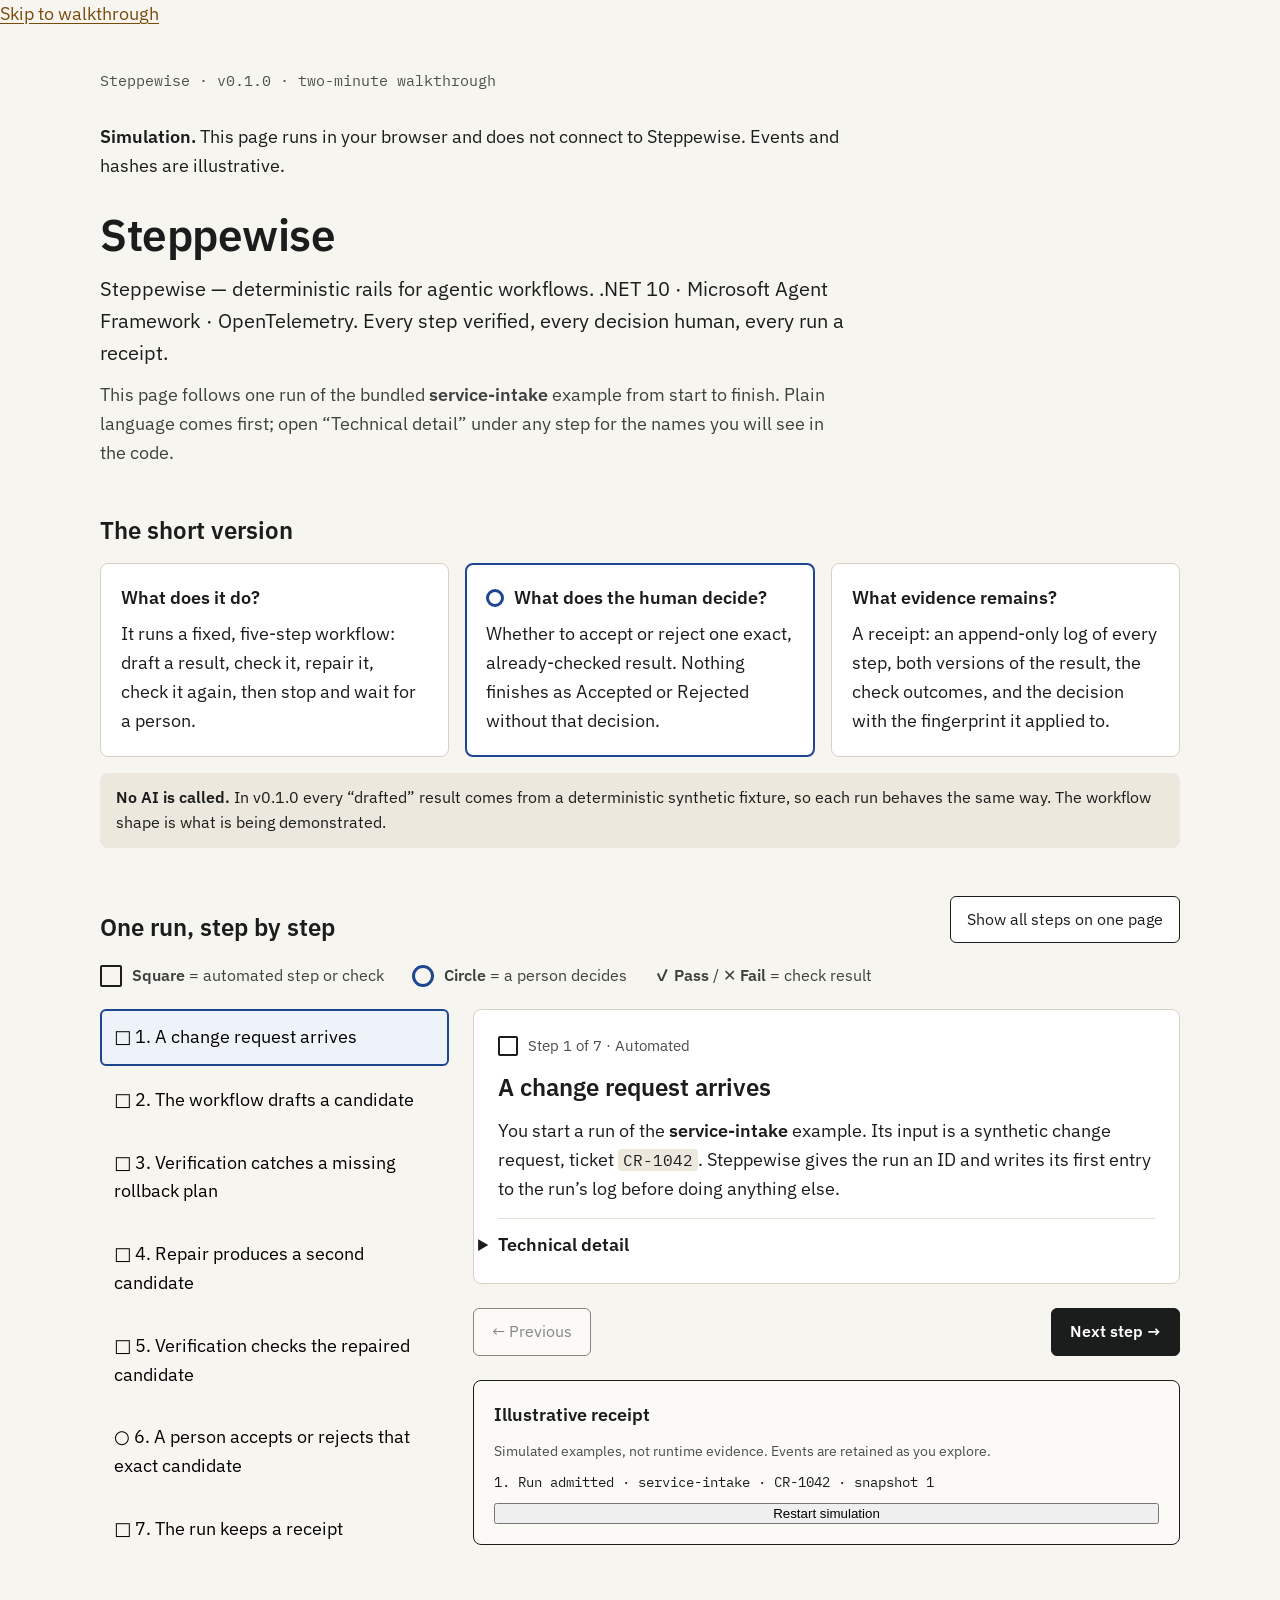
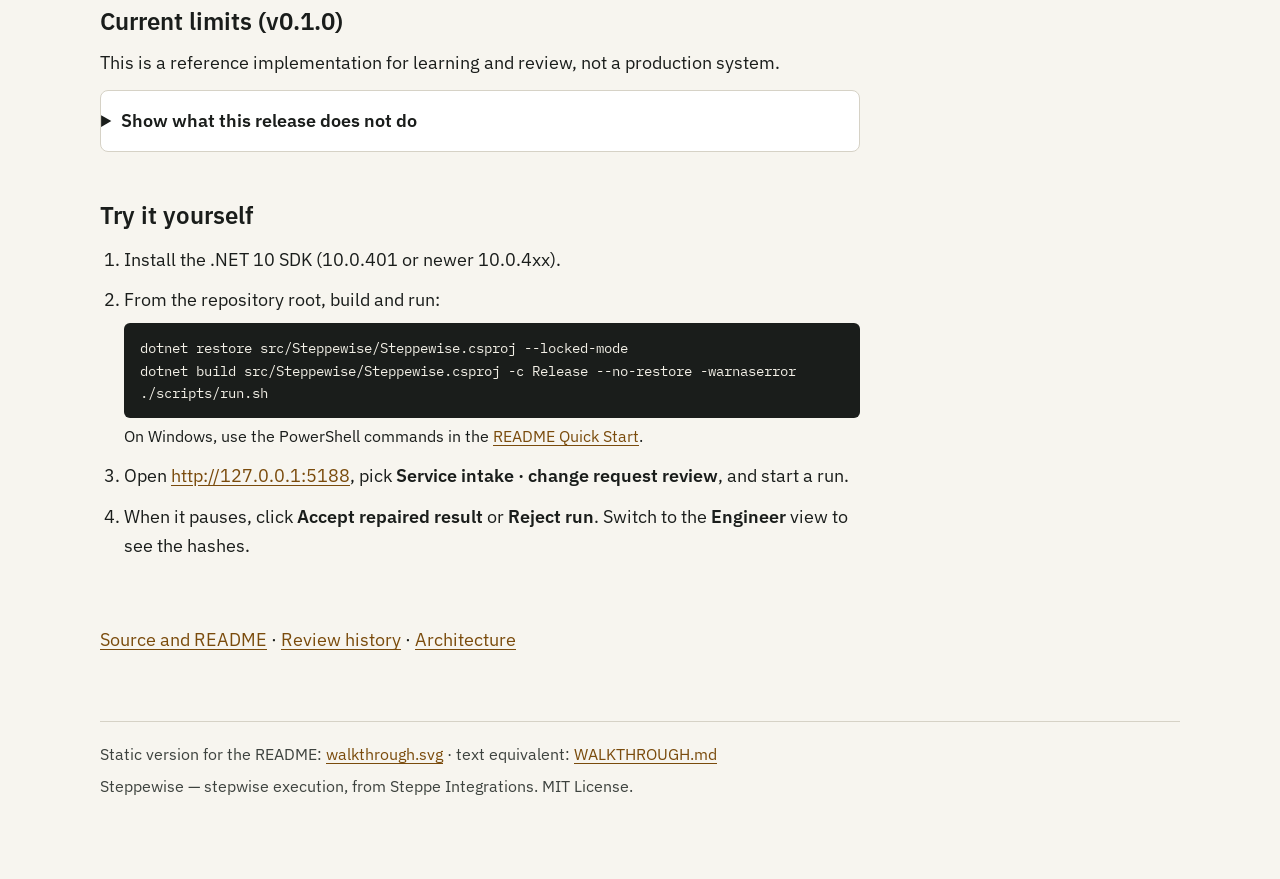
==== docs/site/index.html @ 53f123e9 "docs: publish accessible walkthrough on GitHub Pages" ====
<!doctype html><html lang="en"><head><meta charset="utf-8"><meta name="viewport" content="width=device-width,initial-scale=1"><title>Steppewise in two minutes</title><meta name="description" content="Explore a verified workflow, human decision, and durable receipt."><link rel="stylesheet" href="style.css"><script defer src="app.js"></script></head><body><a href="#walk-h">Skip to walkthrough</a><main><noscript><p>This is the complete text walkthrough. Interactive decisions require JavaScript.</p></noscript><div style="max-width:1080px;margin:0 auto;padding:40px 20px 80px;display:flex;flex-direction:column;gap:48px">

<header id="top" style="display:flex;flex-direction:column;gap:12px;max-width:760px">
  <p style="margin:0;font-family:'IBM Plex Mono',monospace;font-size:15px;color:#4a4f4b">Steppewise · v0.1.0 · two-minute walkthrough</p>
  <p><strong>Simulation.</strong> This page runs in your browser and does not connect to Steppewise. Events and hashes are illustrative.</p><h1 style="margin:0;font-size:clamp(32px,5vw,44px);line-height:1.15;font-weight:700;letter-spacing:-0.01em">Steppewise</h1>
  <p style="margin:0;font-size:20px;font-weight:500">Steppewise — deterministic rails for agentic workflows. .NET 10 · Microsoft Agent Framework · OpenTelemetry. Every step verified, every decision human, every run a receipt.</p>
  <p style="margin:0;color:#3d423e;text-wrap:pretty">This page follows one run of the bundled <strong>service-intake</strong> example from start to finish. Plain language comes first; open “Technical detail” under any step for the names you will see in the code.</p>
</header>

<section aria-labelledby="answers-h" style="display:flex;flex-direction:column;gap:16px">
  <h2 id="answers-h" style="margin:0;font-size:24px;line-height:1.3">The short version</h2>
  <div style="display:grid;grid-template-columns:repeat(auto-fit,minmax(min(100%,280px),1fr));gap:16px">
    <div style="background:#fff;border:1px solid #d6d2c6;border-radius:8px;padding:20px;display:flex;flex-direction:column;gap:8px">
      <h3 style="margin:0;font-size:18px">What does it do?</h3>
      <p style="margin:0;text-wrap:pretty">It runs a fixed, five-step workflow: draft a result, check it, repair it, check it again, then stop and wait for a person.</p>
    </div>
    <div style="background:#fff;border:2px solid #1f4690;border-radius:8px;padding:19px;display:flex;flex-direction:column;gap:8px">
      <h3 style="margin:0;font-size:18px;display:flex;gap:10px;align-items:center"><span aria-hidden="true" style="width:18px;height:18px;border-radius:50%;border:3px solid #1f4690;box-sizing:border-box;flex:none"></span>What does the human decide?</h3>
      <p style="margin:0;text-wrap:pretty">Whether to accept or reject one exact, already-checked result. Nothing finishes as Accepted or Rejected without that decision.</p>
    </div>
    <div style="background:#fff;border:1px solid #d6d2c6;border-radius:8px;padding:20px;display:flex;flex-direction:column;gap:8px">
      <h3 style="margin:0;font-size:18px">What evidence remains?</h3>
      <p style="margin:0;text-wrap:pretty">A receipt: an append-only log of every step, both versions of the result, the check outcomes, and the decision with the fingerprint it applied to.</p>
    </div>
  </div>
  <p style="margin:0;padding:12px 16px;background:#ece8dd;border-radius:8px;font-size:16px;text-wrap:pretty"><strong>No AI is called.</strong> In v0.1.0 every “drafted” result comes from a deterministic synthetic fixture, so each run behaves the same way. The workflow shape is what is being demonstrated.</p>
</section>

<section aria-labelledby="walk-h" style="display:flex;flex-direction:column;gap:20px">
  <div style="display:flex;flex-wrap:wrap;justify-content:space-between;align-items:end;gap:12px">
    <h2 id="walk-h" style="margin:0;font-size:24px;line-height:1.3">One run, step by step</h2>
    <button disabled type="button" style="font:inherit;font-size:16px;padding:10px 16px;min-height:44px;border:1px solid #1a1d1b;background:#fff;color:#1a1d1b;border-radius:6px;cursor:pointer">Show all steps on one page</button>
  </div>

  <div role="note" aria-label="Legend" style="display:flex;flex-wrap:wrap;gap:12px 28px;font-size:16px;color:#3d423e">
    <span style="display:flex;gap:10px;align-items:center"><span aria-hidden="true" style="width:22px;height:22px;border:2px solid #1a1d1b;border-radius:2px;box-sizing:border-box;flex:none"></span><span><strong>Square</strong> = automated step or check</span></span>
    <span style="display:flex;gap:10px;align-items:center"><span aria-hidden="true" style="width:22px;height:22px;border:3px solid #1f4690;border-radius:50%;box-sizing:border-box;flex:none"></span><span><strong>Circle</strong> = a person decides</span></span>
    <span style="display:flex;gap:10px;align-items:center"><span><strong>✓ Pass</strong> / <strong>✕ Fail</strong> = check result</span></span>
  </div>

  <div style="display:flex;flex-wrap:wrap;gap:24px;align-items:flex-start">
    <nav aria-label="Walkthrough steps" style="flex:1 1 260px;min-width:0">
      <ol style="list-style:none;margin:0;padding:0;display:flex;flex-direction:column;gap:6px">
        
      </ol>
    </nav>

    <div style="flex:3 1 440px;min-width:0;display:flex;flex-direction:column;gap:24px">
      <p aria-live="polite" style="position:absolute;width:1px;height:1px;overflow:hidden;clip:rect(0 0 0 0)"></p>

      
      <article aria-labelledby="st1" style="background:#fff;border:1px solid #d6d2c6;border-radius:8px;padding:24px;display:flex;flex-direction:column;gap:14px">
        <p style="margin:0;display:flex;gap:10px;align-items:center;font-size:15px;color:#4a4f4b"><span aria-hidden="true" style="width:20px;height:20px;border:2px solid #1a1d1b;border-radius:2px;box-sizing:border-box"></span>Step 1 of 7 · Automated</p>
        <h3 id="st1" style="margin:0;font-size:24px;line-height:1.3">A change request arrives</h3>
        <p style="margin:0;text-wrap:pretty">You start a run of the <strong>service-intake</strong> example. Its input is a synthetic change request, ticket <code>CR-1042</code>. Steppewise gives the run an ID and writes its first entry to the run’s log before doing anything else.</p>
        <details style="border-top:1px solid #e3dfd4;padding-top:12px">
          <summary>Technical detail</summary>
          <ul style="margin:10px 0 0;padding-left:22px;display:flex;flex-direction:column;gap:6px;font-size:16px">
            <li>Workflow definition: <code>examples/service-intake.json</code>, a five-step sequential chain checked by <code>ValidateDefinition</code> at startup.</li>
            <li>The input travels as a <code>RunInput</code> sealed record through a Microsoft Agent Framework <code>WorkflowBuilder</code> graph.</li>
            <li>Admission appends to <code>run-&lt;id&gt;.events.jsonl</code> and writes the first of up to three snapshots (<code>run-&lt;id&gt;.json</code>).</li>
          </ul>
        </details>
      </article>
      

      
      <article aria-labelledby="st2" style="background:#fff;border:1px solid #d6d2c6;border-radius:8px;padding:24px;display:flex;flex-direction:column;gap:14px">
        <p style="margin:0;display:flex;gap:10px;align-items:center;font-size:15px;color:#4a4f4b"><span aria-hidden="true" style="width:20px;height:20px;border:2px solid #1a1d1b;border-radius:2px;box-sizing:border-box"></span>Step 2 of 7 · Automated</p>
        <h3 id="st2" style="margin:0;font-size:24px;line-height:1.3">The workflow drafts a candidate</h3>
        <p style="margin:0;text-wrap:pretty">The draft step produces <strong>candidate-1</strong>, a change-request packet. In this release it comes from a fixed fixture, not a model.</p>
        <dl style="margin:0;display:grid;gap:10px">
          <div style="padding:12px 16px;background:#f7f5ef;border-radius:6px"><dt style="font-weight:600">Candidate</dt><dd style="margin:2px 0 0">A proposed result that must pass verification and receive human acceptance before the run can finish as Accepted.</dd></div>
          <div style="padding:12px 16px;background:#f7f5ef;border-radius:6px"><dt style="font-weight:600">Hash (SHA-256)</dt><dd style="margin:2px 0 0">A fingerprint computed from the candidate’s exact content. Change one character and the fingerprint changes, so it identifies one specific version.</dd></div>
        </dl>
        <div style="border:1px solid #d6d2c6;border-radius:6px;padding:14px 16px;font-family:'IBM Plex Mono',monospace;font-size:15px;line-height:1.55;overflow-wrap:anywhere">
          <div style="font-weight:600">candidate-1</div>
          <div>ticket: "CR-1042"</div>
          <div>rollbackPlan: <em>(missing)</em></div>
          <div style="color:#4a4f4b">sha256: a41c…09e2 <span style="font-family:'IBM Plex Sans',sans-serif">(example value)</span></div>
        </div>
        <details style="border-top:1px solid #e3dfd4;padding-top:12px">
          <summary>Technical detail</summary>
          <ul style="margin:10px 0 0;padding-left:22px;display:flex;flex-direction:column;gap:6px;font-size:16px">
            <li>Step action: <code>fixture.draft</code>. Execution boundary: <code>evidenceMode: "fixture"</code>, <code>liveInference: false</code>.</li>
            <li>The step emits a <code>Candidate</code> record carrying <code>RunId</code>, <code>Sequence</code> and <code>CauseSequence</code>.</li>
            <li>Packet shown simplified. See the fixture for the full field list.</li>
          </ul>
        </details>
      </article>
      

      
      <article aria-labelledby="st3" style="background:#fff;border:1px solid #d6d2c6;border-radius:8px;padding:24px;display:flex;flex-direction:column;gap:14px">
        <p style="margin:0;display:flex;gap:10px;align-items:center;font-size:15px;color:#4a4f4b"><span aria-hidden="true" style="width:20px;height:20px;border:2px solid #1a1d1b;border-radius:2px;box-sizing:border-box"></span>Step 3 of 7 · Automated check</p>
        <h3 id="st3" style="margin:0;font-size:24px;line-height:1.3">Verification catches a missing rollback plan</h3>
        <p style="margin:0;text-wrap:pretty">An automated check reads candidate-1 and finds no rollback plan. The check records a failing verdict. Candidate-1 is not deleted; it stays in the log as evidence of what was caught.</p>
        <dl style="margin:0"><div style="padding:12px 16px;background:#f7f5ef;border-radius:6px"><dt style="font-weight:600">Verification</dt><dd style="margin:2px 0 0">An automated, rule-based check of a candidate. It produces a pass or fail verdict. It does not approve anything; only a person does that.</dd></div></dl>
        <p style="margin:0;padding:12px 16px;border:2px solid #9b2c1c;border-radius:6px;color:#7a2416;font-weight:600">✕ Fail — candidate-1: <code style="background:#f6e3df;color:#7a2416">rollbackPlan</code> is missing</p>
        <details style="border-top:1px solid #e3dfd4;padding-top:12px">
          <summary>Technical detail</summary>
          <ul style="margin:10px 0 0;padding-left:22px;display:flex;flex-direction:column;gap:6px;font-size:16px">
            <li>Step action: <code>verify</code>, which emits a <code>Verdict</code> record.</li>
            <li>Candidate-1 and its SHA-256 digest are preserved in the ledger.</li>
          </ul>
        </details>
      </article>
      

      
      <article aria-labelledby="st4" style="background:#fff;border:1px solid #d6d2c6;border-radius:8px;padding:24px;display:flex;flex-direction:column;gap:14px">
        <p style="margin:0;display:flex;gap:10px;align-items:center;font-size:15px;color:#4a4f4b"><span aria-hidden="true" style="width:20px;height:20px;border:2px solid #1a1d1b;border-radius:2px;box-sizing:border-box"></span>Step 4 of 7 · Automated</p>
        <h3 id="st4" style="margin:0;font-size:24px;line-height:1.3">Repair produces a second candidate</h3>
        <p style="margin:0;text-wrap:pretty">The repair step produces <strong>candidate-2</strong>, which adds the rollback plan. Both versions stay available, each with its own fingerprint.</p>
        <p style="margin:0;font-size:16px;color:#3d423e;text-wrap:pretty">In v0.1.0, repair runs every time as part of the fixed sequence. It is not triggered by the failed check.</p>
        <div style="display:grid;grid-template-columns:repeat(auto-fit,minmax(min(100%,220px),1fr));gap:12px;font-family:'IBM Plex Mono',monospace;font-size:15px;line-height:1.55">
          <div style="border:1px dashed #8d887b;border-radius:6px;padding:14px 16px;overflow-wrap:anywhere">
            <div style="font-weight:600">candidate-1 <span style="font-family:'IBM Plex Sans',sans-serif;font-weight:400">(kept)</span></div>
            <div>rollbackPlan: <em>(missing)</em></div>
            <div style="color:#4a4f4b">sha256: a41c…09e2</div>
          </div>
          <div style="border:2px solid #1a1d1b;border-radius:6px;padding:13px 15px;overflow-wrap:anywhere">
            <div style="font-weight:600">candidate-2 <span style="font-family:'IBM Plex Sans',sans-serif;font-weight:400">(new)</span></div>
            <div>rollbackPlan: <strong>present</strong></div>
            <div style="color:#4a4f4b">sha256: 7be3…5d10</div>
          </div>
        </div>
        <p style="margin:0;font-size:14px;color:#4a4f4b">Hash values on this page are examples, not real digests.</p>
        <details style="border-top:1px solid #e3dfd4;padding-top:12px">
          <summary>Technical detail</summary>
          <ul style="margin:10px 0 0;padding-left:22px;display:flex;flex-direction:column;gap:6px;font-size:16px">
            <li>Step action: <code>fixture.repair</code>. Conditional branching is pending (M4).</li>
            <li>Both candidates are preserved in the ledger with their SHA-256 digests.</li>
          </ul>
        </details>
      </article>
      

      
      <article aria-labelledby="st5" style="background:#fff;border:1px solid #d6d2c6;border-radius:8px;padding:24px;display:flex;flex-direction:column;gap:14px">
        <p style="margin:0;display:flex;gap:10px;align-items:center;font-size:15px;color:#4a4f4b"><span aria-hidden="true" style="width:20px;height:20px;border:2px solid #1a1d1b;border-radius:2px;box-sizing:border-box"></span>Step 5 of 7 · Automated check</p>
        <h3 id="st5" style="margin:0;font-size:24px;line-height:1.3">Verification checks the repaired candidate</h3>
        <p style="margin:0;text-wrap:pretty">The same check runs on candidate-2 and passes. The run then pauses in <strong>AwaitingReview</strong>. A passing check does not finish the run; it only makes the candidate eligible for a human decision.</p>
        <p style="margin:0;padding:12px 16px;border:2px solid #24613a;border-radius:6px;color:#1d4f2f;font-weight:600">✓ Pass — candidate-2 (sha256: 7be3…5d10)</p>
        <details style="border-top:1px solid #e3dfd4;padding-top:12px">
          <summary>Technical detail</summary>
          <ul style="margin:10px 0 0;padding-left:22px;display:flex;flex-direction:column;gap:6px;font-size:16px">
            <li>Second <code>verify</code> step. The workflow reaches a <code>RequestPort&lt;Verdict, ReviewDecision&gt;</code> and waits.</li>
            <li>Snapshot 2 of 3 is written at the waiting-review phase.</li>
            <li>If the host restarts here, the pending review is rebuilt from the event log (<code>RestoreReview</code>), not resumed from a framework checkpoint.</li>
          </ul>
        </details>
      </article>
      

      
      <article aria-labelledby="st6" style="background:#fff;border:3px solid #1f4690;border-radius:16px;padding:22px;display:flex;flex-direction:column;gap:14px">
        <p style="margin:0;display:flex;gap:10px;align-items:center;font-size:15px;color:#1f4690;font-weight:600"><span aria-hidden="true" style="width:20px;height:20px;border:3px solid #1f4690;border-radius:50%;box-sizing:border-box"></span>Step 6 of 7 · Human decision</p>
        <h3 id="st6" style="margin:0;font-size:24px;line-height:1.3">A person accepts or rejects that exact candidate</h3>
        <p style="margin:0;text-wrap:pretty">This is the workflow’s human decision step. You review candidate-2 and choose. Your decision is tied to candidate-2’s fingerprint, so it cannot be applied to a different version by mistake.</p>
        <div style="padding:16px;background:#eef2f9;border-radius:8px;display:flex;flex-direction:column;gap:12px">
          <p style="margin:0;font-size:16px">Reviewing <strong>candidate-2</strong> · sha256 7be3…5d10 · check: ✓ Pass</p>
          <div style="display:flex;flex-wrap:wrap;gap:10px">
            <button disabled type="button" style="font:inherit;font-size:16px;font-weight:600;padding:10px 18px;min-height:44px;border-radius:6px;cursor:pointer;border:2px solid #1f4690;background:#1f4690;color:#fff">Accept repaired result</button>
            <button disabled type="button" style="font:inherit;font-size:16px;font-weight:600;padding:10px 18px;min-height:44px;border-radius:6px;cursor:pointer;border:2px solid #1f4690;background:#fff;color:#1f4690">Reject run</button>
            <button disabled type="button" style="font:inherit;font-size:16px;padding:10px 14px;min-height:44px;border-radius:6px;cursor:pointer;border:1px dashed #4a4f4b;background:transparent;color:#1a1d1b">What if the candidate had changed?</button>
          </div>
          <p role="status" style="margin:0;font-size:16px;font-weight:500">No decision yet. The run is awaiting review.</p>
        </div>
        <p style="margin:0;font-size:16px;color:#3d423e;text-wrap:pretty">The reviewer name is optional and self-reported. If left blank, the run records <code>local-process-user</code>. Neither is an authenticated identity.</p>
        <details style="border-top:1px solid #e3dfd4;padding-top:12px">
          <summary>Technical detail</summary>
          <ul style="margin:10px 0 0;padding-left:22px;display:flex;flex-direction:column;gap:6px;font-size:16px">
            <li><code>POST /api/runs/{id}/review</code> with <code>expectedHash</code>, which must equal the latest verified candidate’s SHA-256 hash.</li>
            <li>A stale hash, a second decision, or a review against a failed run returns <code>HTTP 409</code>.</li>
            <li>Attribution: <code>actorSource: "self-reported"</code>, or <code>local-process-user</code> when omitted.</li>
          </ul>
        </details>
      </article>
      

      
      <article aria-labelledby="st7" style="background:#fff;border:1px solid #d6d2c6;border-radius:8px;padding:24px;display:flex;flex-direction:column;gap:14px">
        <p style="margin:0;display:flex;gap:10px;align-items:center;font-size:15px;color:#4a4f4b"><span aria-hidden="true" style="width:20px;height:20px;border:2px solid #1a1d1b;border-radius:2px;box-sizing:border-box"></span>Step 7 of 7 · Automated</p>
        <h3 id="st7" style="margin:0;font-size:24px;line-height:1.3">The run keeps a receipt</h3>
        <p style="margin:0;text-wrap:pretty">Run status: <strong><span id="outcome">Awaiting review</span></strong>. In Steppewise, the events recorded so far are already on disk, because each step was written down before the next one started.</p>
        <dl style="margin:0"><div style="padding:12px 16px;background:#f7f5ef;border-radius:6px"><dt style="font-weight:600">Receipt</dt><dd style="margin:2px 0 0">The durable record of a run: what each step produced, what each check found, and what the person decided about which fingerprint. Entries are only ever added, never edited.</dd></div></dl>
        <ul style="margin:0;padding-left:22px;display:flex;flex-direction:column;gap:6px">
          <li><code>run-&lt;id&gt;.events.jsonl</code> — the step-by-step log</li>
          <li><code>run-&lt;id&gt;.json</code> — a summary snapshot of the run’s current state</li>
          <li><code>spans.jsonl</code> — matching OpenTelemetry trace records</li>
        </ul>
        <details style="border-top:1px solid #e3dfd4;padding-top:12px">
          <summary>Technical detail</summary>
          <ul style="margin:10px 0 0;padding-left:22px;display:flex;flex-direction:column;gap:6px;font-size:16px">
            <li>Each transition appends and flushes one <code>DurableEvent</code> JSONL record before advancing.</li>
            <li>Snapshots are reductions of the log, written at admission, waiting review and terminal state.</li>
            <li><code>traceId</code> and <code>spanId</code> match between the event log and <code>spans.jsonl</code>. Spans are local files; OTLP network export is pending (M4).</li>
          </ul>
        </details>
      </article>
      

      
      <div style="display:flex;justify-content:space-between;gap:12px">
        <button disabled type="button" style="font:inherit;font-size:16px;padding:10px 18px;min-height:44px;border:1px solid #1a1d1b;background:#fff;color:#1a1d1b;border-radius:6px;cursor:pointer;">← Previous</button>
        <button disabled type="button" style="font:inherit;font-size:16px;font-weight:600;padding:10px 18px;min-height:44px;border:1px solid #1a1d1b;background:#1a1d1b;color:#fff;border-radius:6px;cursor:pointer;">Next step →</button>
      </div>
      

      <aside aria-labelledby="rc-h" style="border:1px solid #1a1d1b;border-radius:8px;padding:20px;background:#fbfaf6;display:flex;flex-direction:column;gap:10px">
        <h3 id="rc-h" style="margin:0;font-size:18px">Illustrative receipt</h3>
        <p style="margin:0;font-size:14px;color:#4a4f4b">Simulated examples, not runtime evidence. Events are retained as you explore.</p>
        <ol style="margin:0;padding-left:24px;display:flex;flex-direction:column;gap:4px;font-family:'IBM Plex Mono',monospace;font-size:14px;line-height:1.5">
          
        </ol>
      </aside>
    </div>
  </div>
</section>

<section aria-labelledby="limits-h" style="display:flex;flex-direction:column;gap:12px;max-width:760px">
  <h2 id="limits-h" style="margin:0;font-size:24px;line-height:1.3">Current limits (v0.1.0)</h2>
  <p style="margin:0;text-wrap:pretty">This is a reference implementation for learning and review, not a production system.</p>
  <details style="background:#fff;border:1px solid #d6d2c6;border-radius:8px;padding:16px 20px">
    <summary>Show what this release does not do</summary>
    <ul style="margin:12px 0 0;padding-left:22px;display:flex;flex-direction:column;gap:8px;font-size:16px">
      <li>Synthetic fixtures only. No live AI or LLM calls, no external network requests.</li>
      <li>Repair always runs; there are no general conditions or parallel steps yet.</li>
      <li>Loopback only (<code>127.0.0.1</code>), <code>dev</code> and <code>qa</code> profiles. <code>prod</code> is refused at startup.</li>
      <li>Reviewer identity is self-reported or the OS process user. There is no authentication.</li>
      <li>One host per evidence directory, enforced by <code>.owner.lock</code>. No distributed or multi-host execution.</li>
      <li>A truncated event log stops the whole host at startup. <strong>Planned, not built:</strong> quarantining only the affected run.</li>
      <li>Process-kill fault trials do not establish power-loss or multi-host durability.</li>
    </ul>
    <p style="margin:12px 0 0;font-size:16px">Full list: <a href="https://github.com/djcdevelopment/steppewise/blob/main/docs/STATUS.md">docs/STATUS.md</a></p>
  </details>
</section>

<section aria-labelledby="try-h" style="display:flex;flex-direction:column;gap:14px;max-width:760px">
  <h2 id="try-h" style="margin:0;font-size:24px;line-height:1.3">Try it yourself</h2>
  <ol style="margin:0;padding-left:24px;display:flex;flex-direction:column;gap:12px">
    <li>Install the .NET 10 SDK (10.0.401 or newer 10.0.4xx).</li>
    <li>From the repository root, build and run:
      <pre style="margin:8px 0 0;padding:14px 16px;background:#1a1d1b;color:#f2efe6;border-radius:6px;overflow-x:auto;font-family:'IBM Plex Mono',monospace;font-size:14px;line-height:1.6" tabindex="0" aria-label="Linux and macOS commands">dotnet restore src/Steppewise/Steppewise.csproj --locked-mode
dotnet build src/Steppewise/Steppewise.csproj -c Release --no-restore -warnaserror
./scripts/run.sh</pre>
      <span style="display:block;margin-top:6px;font-size:16px">On Windows, use the PowerShell commands in the <a href="https://github.com/djcdevelopment/steppewise#windows-powershell">README Quick Start</a>.</span>
    </li>
    <li>Open <a href="http://127.0.0.1:5188">http://127.0.0.1:5188</a>, pick <strong>Service intake · change request review</strong>, and start a run.</li>
    <li>When it pauses, click <strong>Accept repaired result</strong> or <strong>Reject run</strong>. Switch to the <strong>Engineer</strong> view to see the hashes.</li>
  </ol>
</section>

<p><a href="https://github.com/djcdevelopment/steppewise">Source and README</a> · <a href="https://github.com/djcdevelopment/steppewise/blob/main/docs/REVIEW-HISTORY.md">Review history</a> · <a href="https://github.com/djcdevelopment/steppewise/tree/main/docs/architecture">Architecture</a></p><footer style="border-top:1px solid #d6d2c6;padding-top:20px;font-size:16px;color:#3d423e;display:flex;flex-direction:column;gap:6px">
  <p style="margin:0">Static version for the README: <a href="walkthrough.svg">walkthrough.svg</a> · text equivalent: <a href="https://github.com/djcdevelopment/steppewise/blob/main/docs/WALKTHROUGH.md">WALKTHROUGH.md</a></p>
  <p style="margin:0">Steppewise — stepwise execution, from Steppe Integrations. MIT License.</p>
</footer>
</div>
</main></body></html>
---- docs/site/style.css ----
@font-face {
  font-family: 'IBM Plex Mono';
  font-style: normal;
  font-weight: 400;
  src: url(font-0.ttf) format('truetype');
}
@font-face {
  font-family: 'IBM Plex Mono';
  font-style: normal;
  font-weight: 600;
  src: url(font-1.ttf) format('truetype');
}
@font-face {
  font-family: 'IBM Plex Sans';
  font-style: normal;
  font-weight: 400;
  font-stretch: normal;
  src: url(font-2.ttf) format('truetype');
}
@font-face {
  font-family: 'IBM Plex Sans';
  font-style: normal;
  font-weight: 600;
  font-stretch: normal;
  src: url(font-3.ttf) format('truetype');
}

html{-webkit-text-size-adjust:100%}
body{margin:0;background:#f7f5ef;color:#1a1d1b;font-family:"IBM Plex Sans",system-ui,sans-serif;font-size:18px;line-height:1.6}
a{color:#7a4b0c;text-decoration:underline;text-underline-offset:3px}
a:hover{color:#1a1d1b}
:focus-visible{outline:3px solid #1f4690;outline-offset:3px;border-radius:4px}
code{font-family:"IBM Plex Mono",ui-monospace,monospace;font-size:.88em;background:#ece8dd;padding:1px 5px;border-radius:4px;overflow-wrap:anywhere}
summary{cursor:pointer;font-weight:600}
details>summary{list-style-position:outside}
@media (prefers-reduced-motion: reduce){*{transition:none!important;animation:none!important;scroll-behavior:auto!important}}

[hidden]{display:none!important} button:disabled{opacity:.5;cursor:default} article:focus{outline:3px solid #1f4690} .step{width:100%;text-align:left;font:inherit;padding:12px;background:transparent;border:2px solid transparent;border-radius:6px} .step[aria-current=step]{border-color:#1f4690;background:#eef2f9} main{overflow-wrap:anywhere} @media(max-width:600px){article{padding:16px!important} pre{white-space:pre-wrap} }
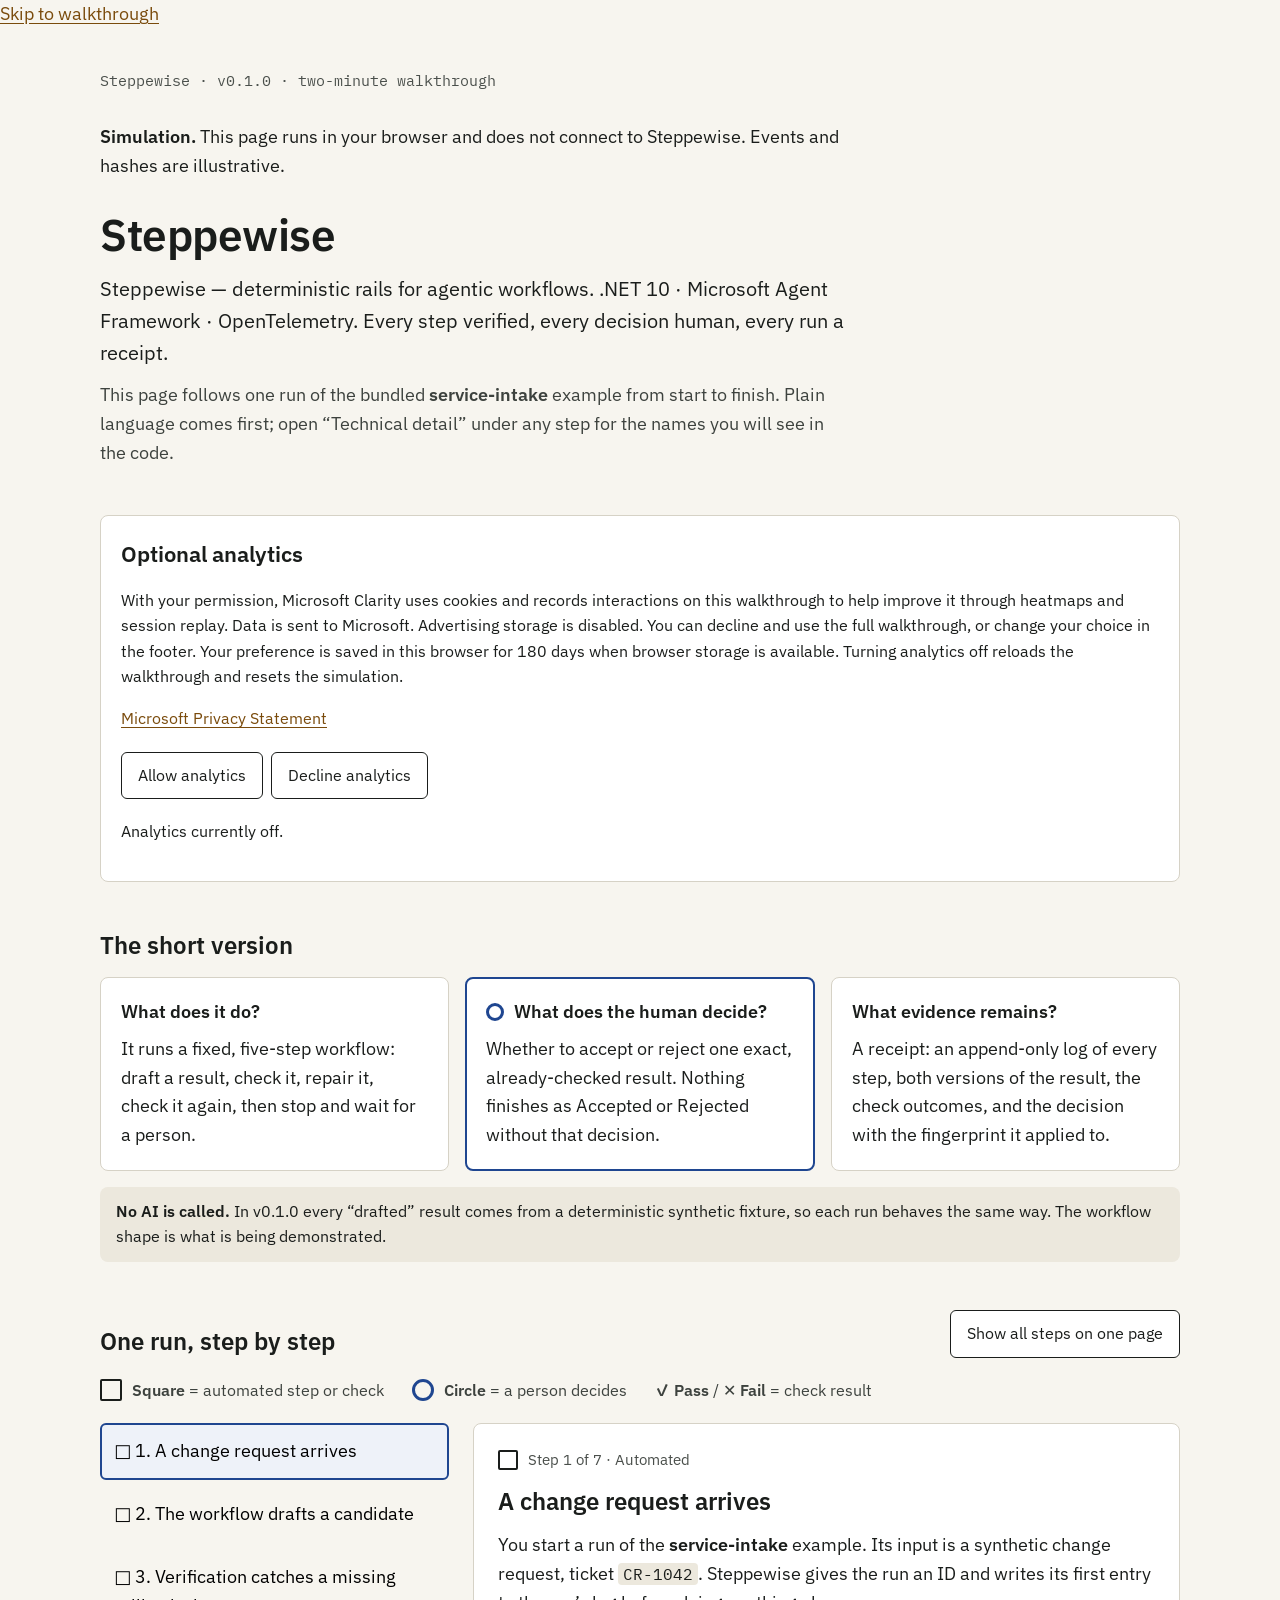
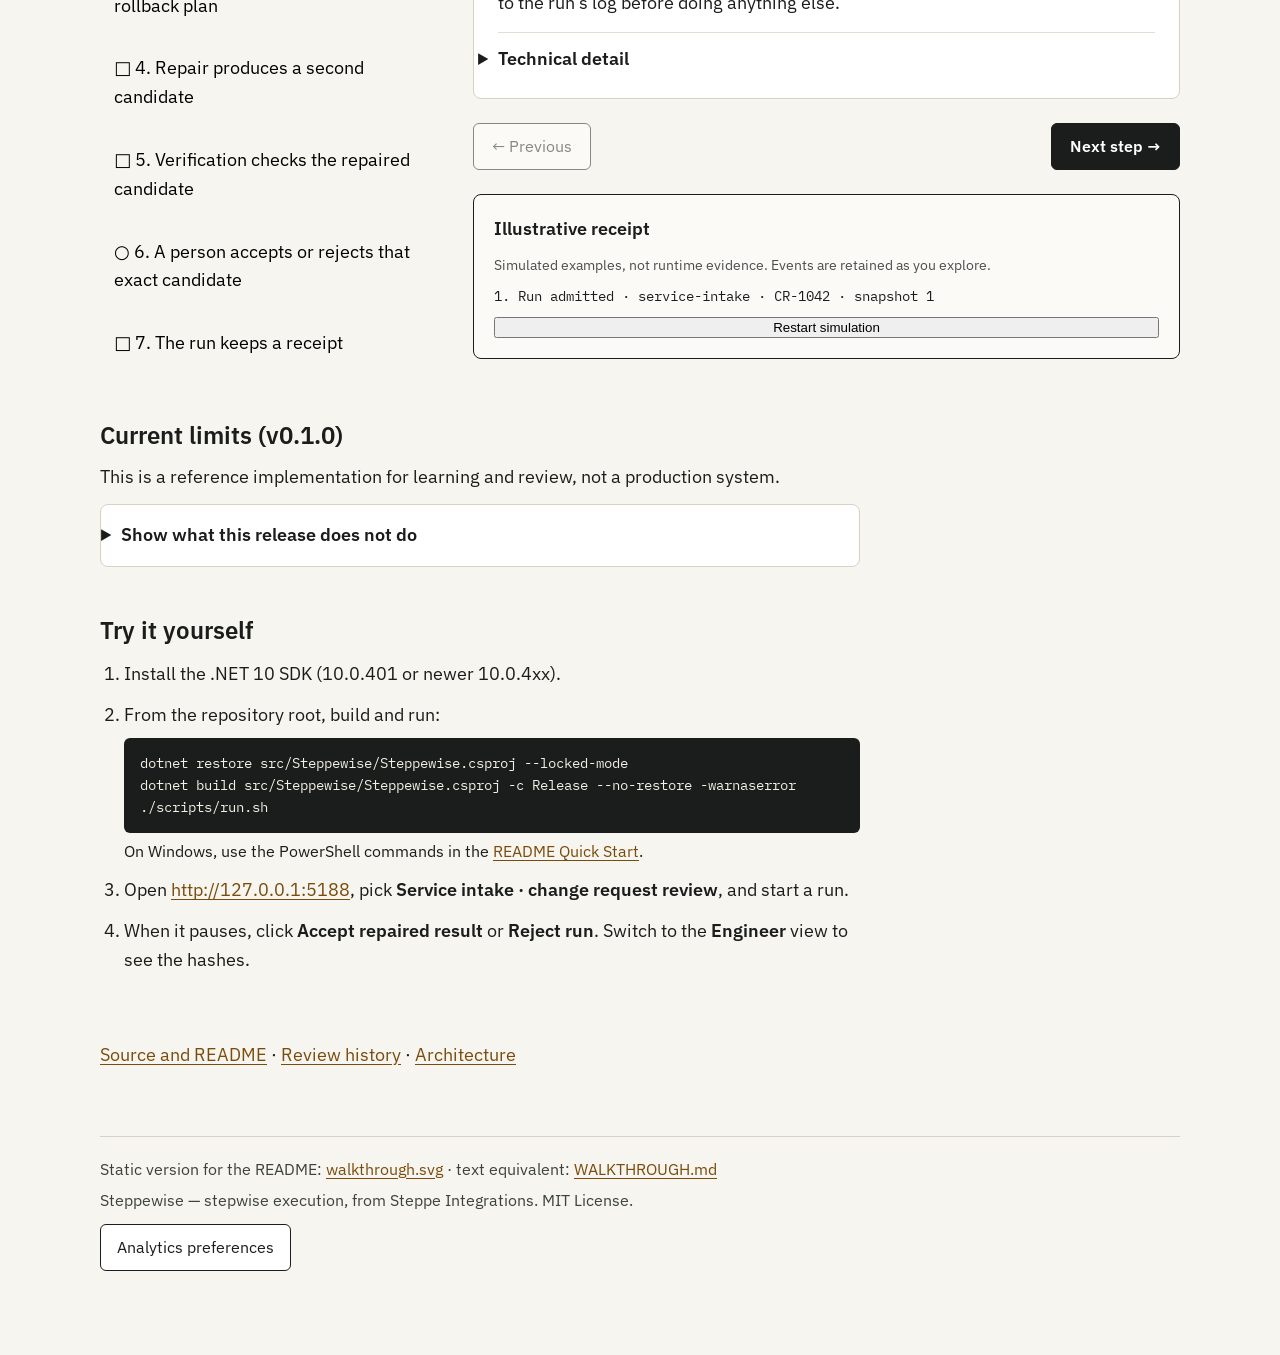
==== commit 23bfeb04: "feat: add optional Clarity analytics to walkthrough" ====
--- a/docs/site/index.html
+++ b/docs/site/index.html
@@ -1,4 +1,4 @@
-<!doctype html><html lang="en"><head><meta charset="utf-8"><meta name="viewport" content="width=device-width,initial-scale=1"><title>Steppewise in two minutes</title><meta name="description" content="Explore a verified workflow, human decision, and durable receipt."><link rel="stylesheet" href="style.css"><script defer src="app.js"></script></head><body><a href="#walk-h">Skip to walkthrough</a><main><noscript><p>This is the complete text walkthrough. Interactive decisions require JavaScript.</p></noscript><div style="max-width:1080px;margin:0 auto;padding:40px 20px 80px;display:flex;flex-direction:column;gap:48px">
+<!doctype html><html lang="en"><head><meta charset="utf-8"><meta name="viewport" content="width=device-width,initial-scale=1"><title>Steppewise in two minutes</title><meta name="description" content="Explore a verified workflow, human decision, and durable receipt."><link rel="stylesheet" href="style.css"><script defer src="app.js"></script><script defer src="analytics.js"></script></head><body><a href="#walk-h">Skip to walkthrough</a><main><noscript><p>This is the complete text walkthrough. Interactive decisions require JavaScript.</p></noscript><div style="max-width:1080px;margin:0 auto;padding:40px 20px 80px;display:flex;flex-direction:column;gap:48px">
 
 <header id="top" style="display:flex;flex-direction:column;gap:12px;max-width:760px">
   <p style="margin:0;font-family:'IBM Plex Mono',monospace;font-size:15px;color:#4a4f4b">Steppewise · v0.1.0 · two-minute walkthrough</p>
--- a/docs/site/style.css
+++ b/docs/site/style.css
@@ -35,4 +35,9 @@
 details>summary{list-style-position:outside}
 @media (prefers-reduced-motion: reduce){*{transition:none!important;animation:none!important;scroll-behavior:auto!important}}
 
-[hidden]{display:none!important} button:disabled{opacity:.5;cursor:default} article:focus{outline:3px solid #1f4690} .step{width:100%;text-align:left;font:inherit;padding:12px;background:transparent;border:2px solid transparent;border-radius:6px} .step[aria-current=step]{border-color:#1f4690;background:#eef2f9} main{overflow-wrap:anywhere} @media(max-width:600px){article{padding:16px!important} pre{white-space:pre-wrap} }+[hidden]{display:none!important} button:disabled{opacity:.5;cursor:default} article:focus{outline:3px solid #1f4690} .step{width:100%;text-align:left;font:inherit;padding:12px;background:transparent;border:2px solid transparent;border-radius:6px} .step[aria-current=step]{border-color:#1f4690;background:#eef2f9} main{overflow-wrap:anywhere} @media(max-width:600px){article{padding:16px!important} pre{white-space:pre-wrap} }
+.analytics-choice{border:1px solid #d6d2c6;border-radius:8px;padding:20px;background:#fff}
+.analytics-choice h2{margin:0;font-size:22px}
+.analytics-choice p{font-size:16px}
+.analytics-choice button,.analytics-settings{font:inherit;font-size:16px;min-height:44px;padding:10px 16px;border:1px solid #1a1d1b;border-radius:6px;background:#fff;color:#1a1d1b;cursor:pointer;margin:4px 8px 4px 0}
+.analytics-settings{align-self:flex-start}
